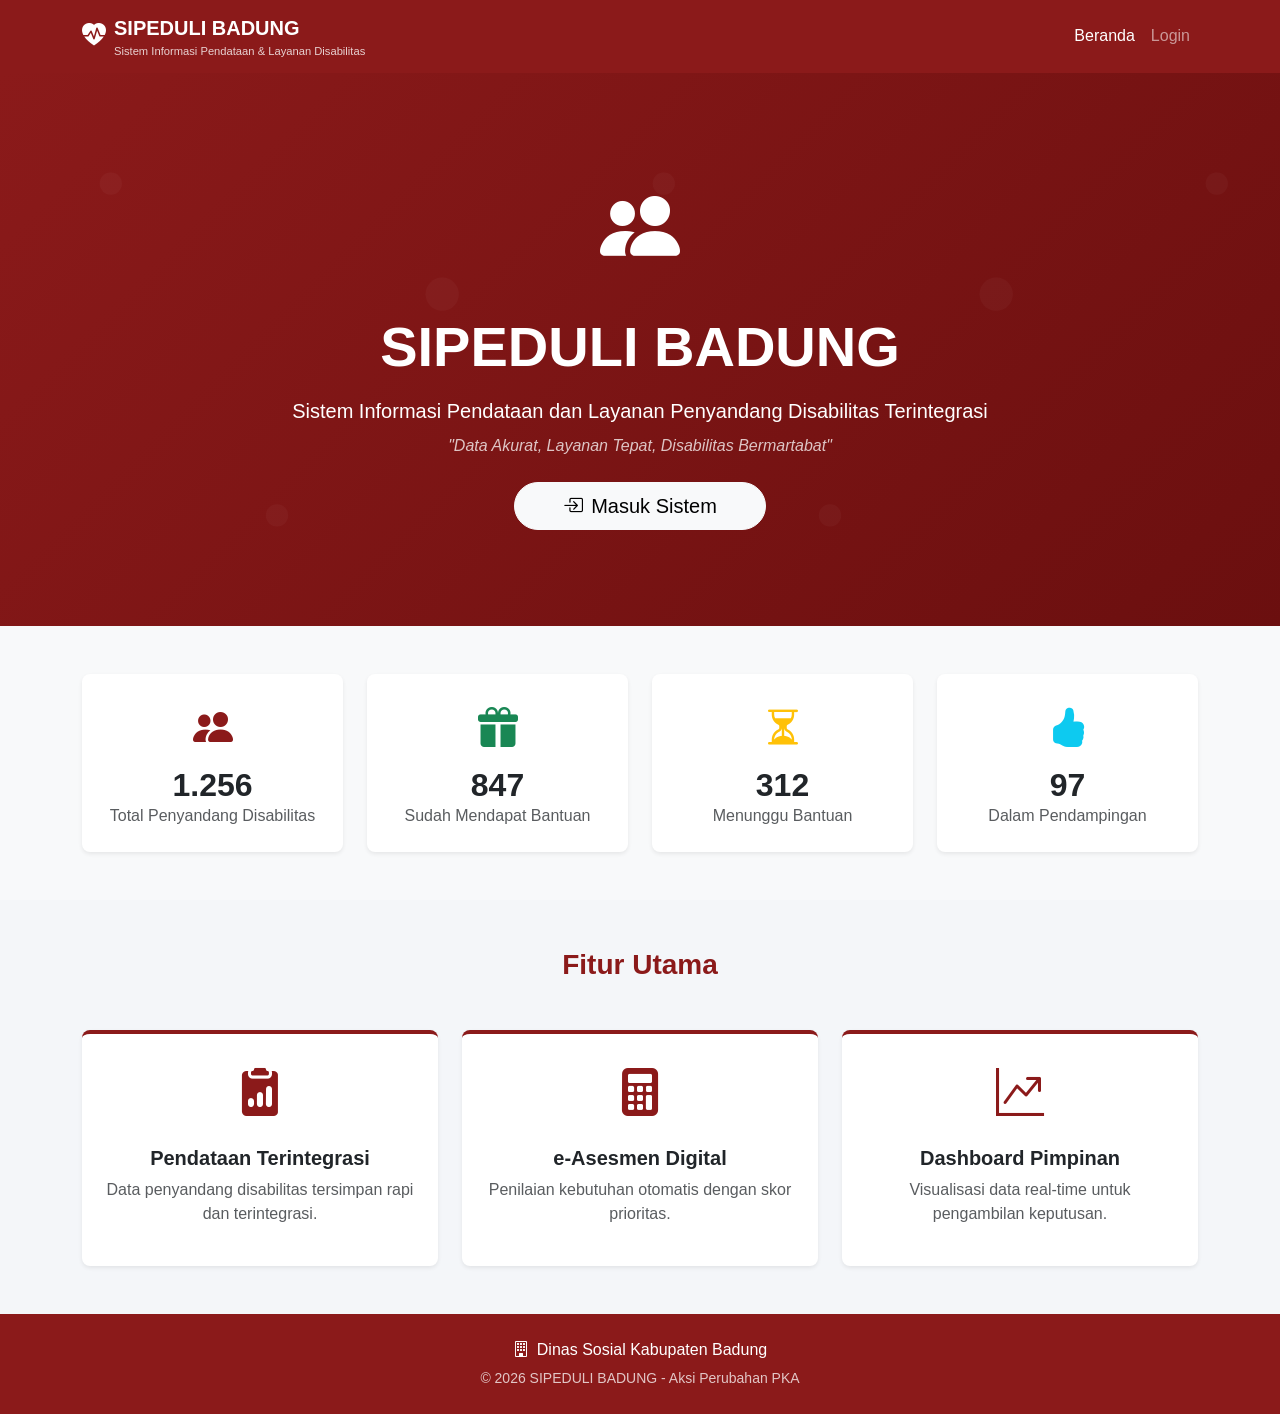
==== index.html @ 9e5897bc "Add files via upload" ====
<!DOCTYPE html>
<html lang="id">
<head>
    <meta charset="UTF-8">
    <meta name="viewport" content="width=device-width, initial-scale=1.0">
    <title>SIPEDULI BADUNG - Beranda</title>
    <link href="https://cdn.jsdelivr.net/npm/bootstrap@5.3.0/dist/css/bootstrap.min.css" rel="stylesheet">
    <link href="https://cdn.jsdelivr.net/npm/bootstrap-icons@1.10.0/font/bootstrap-icons.css" rel="stylesheet">
    <link href="assets/css/style.css" rel="stylesheet">
</head>
<body>
    <nav class="navbar navbar-expand-lg navbar-dark bg-maroon shadow-sm">
        <div class="container">
            <a class="navbar-brand d-flex align-items-center" href="index.html">
                <i class="bi bi-heart-pulse-fill me-2 fs-4"></i>
                <div>
                    <strong>SIPEDULI BADUNG</strong>
                    <small class="d-block" style="font-size:0.7rem; opacity:0.8;">Sistem Informasi Pendataan & Layanan Disabilitas</small>
                </div>
            </a>
            <button class="navbar-toggler" type="button" data-bs-toggle="collapse" data-bs-target="#navMenu">
                <span class="navbar-toggler-icon"></span>
            </button>
            <div class="collapse navbar-collapse" id="navMenu">
                <ul class="navbar-nav ms-auto">
                    <li class="nav-item"><a class="nav-link active" href="index.html">Beranda</a></li>
                    <li class="nav-item"><a class="nav-link" href="login.html">Login</a></li>
                </ul>
            </div>
        </div>
    </nav>

    <section class="hero-section text-white text-center py-5">
        <div class="container py-5">
            <div class="row justify-content-center">
                <div class="col-lg-8">
                    <div class="hero-icon mb-4">
                        <i class="bi bi-people-fill" style="font-size:5rem;"></i>
                    </div>
                    <h1 class="display-4 fw-bold mb-3">SIPEDULI BADUNG</h1>
                    <p class="lead mb-2">Sistem Informasi Pendataan dan Layanan Penyandang Disabilitas Terintegrasi</p>
                    <p class="mb-4 opacity-75"><em>"Data Akurat, Layanan Tepat, Disabilitas Bermartabat"</em></p>
                    <a href="login.html" class="btn btn-light btn-lg px-5 rounded-pill">
                        <i class="bi bi-box-arrow-in-right me-2"></i>Masuk Sistem
                    </a>
                </div>
            </div>
        </div>
    </section>

    <section class="py-5 bg-light">
        <div class="container">
            <div class="row g-4">
                <div class="col-md-3 col-6">
                    <div class="stat-card text-center p-4 rounded-3 shadow-sm">
                        <i class="bi bi-people-fill text-maroon" style="font-size:2.5rem;"></i>
                        <h2 class="fw-bold mt-2 mb-0">1.256</h2>
                        <p class="text-muted mb-0">Total Penyandang Disabilitas</p>
                    </div>
                </div>
                <div class="col-md-3 col-6">
                    <div class="stat-card text-center p-4 rounded-3 shadow-sm">
                        <i class="bi bi-gift-fill text-success" style="font-size:2.5rem;"></i>
                        <h2 class="fw-bold mt-2 mb-0">847</h2>
                        <p class="text-muted mb-0">Sudah Mendapat Bantuan</p>
                    </div>
                </div>
                <div class="col-md-3 col-6">
                    <div class="stat-card text-center p-4 rounded-3 shadow-sm">
                        <i class="bi bi-hourglass-split text-warning" style="font-size:2.5rem;"></i>
                        <h2 class="fw-bold mt-2 mb-0">312</h2>
                        <p class="text-muted mb-0">Menunggu Bantuan</p>
                    </div>
                </div>
                <div class="col-md-3 col-6">
                    <div class="stat-card text-center p-4 rounded-3 shadow-sm">
                        <i class="bi bi-hand-thumbs-up-fill text-info" style="font-size:2.5rem;"></i>
                        <h2 class="fw-bold mt-2 mb-0">97</h2>
                        <p class="text-muted mb-0">Dalam Pendampingan</p>
                    </div>
                </div>
            </div>
        </div>
    </section>

    <section class="py-5">
        <div class="container">
            <h3 class="text-center fw-bold mb-5 text-maroon">Fitur Utama</h3>
            <div class="row g-4">
                <div class="col-md-4">
                    <div class="feature-card p-4 rounded-3 text-center h-100 shadow-sm">
                        <i class="bi bi-clipboard2-data-fill text-maroon" style="font-size:3rem;"></i>
                        <h5 class="fw-bold mt-3">Pendataan Terintegrasi</h5>
                        <p class="text-muted">Data penyandang disabilitas tersimpan rapi dan terintegrasi.</p>
                    </div>
                </div>
                <div class="col-md-4">
                    <div class="feature-card p-4 rounded-3 text-center h-100 shadow-sm">
                        <i class="bi bi-calculator-fill text-maroon" style="font-size:3rem;"></i>
                        <h5 class="fw-bold mt-3">e-Asesmen Digital</h5>
                        <p class="text-muted">Penilaian kebutuhan otomatis dengan skor prioritas.</p>
                    </div>
                </div>
                <div class="col-md-4">
                    <div class="feature-card p-4 rounded-3 text-center h-100 shadow-sm">
                        <i class="bi bi-graph-up-arrow text-maroon" style="font-size:3rem;"></i>
                        <h5 class="fw-bold mt-3">Dashboard Pimpinan</h5>
                        <p class="text-muted">Visualisasi data real-time untuk pengambilan keputusan.</p>
                    </div>
                </div>
            </div>
        </div>
    </section>

    <footer class="bg-maroon text-white py-4">
        <div class="container text-center">
            <p class="mb-1"><i class="bi bi-building me-2"></i>Dinas Sosial Kabupaten Badung</p>
            <small class="opacity-75">© 2026 SIPEDULI BADUNG - Aksi Perubahan PKA</small>
        </div>
    </footer>

    <script src="https://cdn.jsdelivr.net/npm/bootstrap@5.3.0/dist/js/bootstrap.bundle.min.js"></script>
</body>
</html>
---- assets/css/style.css ----
/* === WARNA UTAMA: MERAH MARUN KAB. BADUNG === */
:root {
    --maroon: #8B1A1A;
    --maroon-dark: #6B0F0F;
    --maroon-light: rgba(139, 26, 26, 0.1);
    --gold: #D4A017;
}

.bg-maroon { background-color: var(--maroon) !important; }
.bg-maroon-light { background-color: var(--maroon-light) !important; }
.text-maroon { color: var(--maroon) !important; }
.border-maroon { border-color: var(--maroon) !important; }
.btn-maroon {
    background-color: var(--maroon);
    color: white;
    border: none;
    transition: all 0.3s;
}
.btn-maroon:hover {
    background-color: var(--maroon-dark);
    color: white;
    transform: translateY(-2px);
    box-shadow: 0 4px 12px rgba(139, 26, 26, 0.3);
}

/* === BODY === */
body {
    font-family: 'Segoe UI', Tahoma, sans-serif;
    background-color: #f4f6f9;
}

/* === HALAMAN BERANDA === */
.hero-section {
    background: linear-gradient(135deg, var(--maroon) 0%, var(--maroon-dark) 100%);
    position: relative;
    overflow: hidden;
}
.hero-section::before {
    content: '';
    position: absolute;
    top: 0; left: 0; right: 0; bottom: 0;
    background: url('data:image/svg+xml;utf8,<svg xmlns="http://www.w3.org/2000/svg" viewBox="0 0 100 100"><circle cx="20" cy="20" r="2" fill="white" opacity="0.1"/><circle cx="80" cy="40" r="3" fill="white" opacity="0.1"/><circle cx="50" cy="80" r="2" fill="white" opacity="0.1"/></svg>');
    opacity: 0.3;
}
.hero-icon {
    animation: pulse 2s infinite;
}
@keyframes pulse {
    0%, 100% { transform: scale(1); }
    50% { transform: scale(1.1); }
}

.stat-card {
    background: white;
    transition: transform 0.3s;
}
.stat-card:hover {
    transform: translateY(-5px);
}

.feature-card {
    background: white;
    transition: all 0.3s;
    border-top: 4px solid var(--maroon);
}
.feature-card:hover {
    transform: translateY(-5px);
    box-shadow: 0 10px 30px rgba(0,0,0,0.1) !important;
}

/* === LOGIN PAGE === */
.bg-login {
    background: linear-gradient(135deg, var(--maroon) 0%, var(--maroon-dark) 100%);
    min-height: 100vh;
    display: flex;
    align-items: center;
    justify-content: center;
}
.container-login {
    width: 100%;
    max-width: 450px;
    padding: 20px;
}
.login-card {
    background: white;
    padding: 40px;
    border-radius: 15px;
}
.login-icon {
    width: 80px;
    height: 80px;
    background: var(--maroon-light);
    border-radius: 50%;
    display: inline-flex;
    align-items: center;
    justify-content: center;
    margin-bottom: 15px;
}
.login-icon i {
    font-size: 2.5rem;
    color: var(--maroon);
}

/* === SIDEBAR === */
.sidebar {
    position: fixed;
    top: 0;
    left: 0;
    width: 260px;
    height: 100vh;
    background: linear-gradient(180deg, var(--maroon) 0%, var(--maroon-dark) 100%);
    z-index: 1000;
    overflow-y: auto;
    transition: transform 0.3s;
}
.sidebar-header {
    border-bottom: 1px solid rgba(255,255,255,0.1);
}
.sidebar-nav {
    padding: 15px 0;
}
.nav-link-sidebar {
    display: flex;
    align-items: center;
    padding: 12px 20px;
    color: rgba(255,255,255,0.8);
    text-decoration: none;
    transition: all 0.3s;
    border-left: 4px solid transparent;
}
.nav-link-sidebar i {
    width: 24px;
    margin-right: 10px;
    font-size: 1.1rem;
}
.nav-link-sidebar:hover {
    background: rgba(255,255,255,0.1);
    color: white;
    border-left-color: var(--gold);
}
.nav-link-sidebar.active {
    background: rgba(255,255,255,0.15);
    color: white;
    border-left-color: var(--gold);
    font-weight: 600;
}

/* === MAIN CONTENT === */
.main-content {
    margin-left: 260px;
    min-height: 100vh;
}
.top-navbar {
    background: white;
    display: flex;
    justify-content: space-between;
    align-items: center;
    min-height: 60px;
    position: sticky;
    top: 0;
    z-index: 100;
}
.content-area {
    padding: 20px;
}

/* === DASHBOARD CARDS === */
.stat-card-dash {
    transition: all 0.3s;
    border-left: 4px solid var(--maroon);
}
.stat-card-dash:hover {
    transform: translateY(-3px);
    box-shadow: 0 8px 20px rgba(0,0,0,0.1) !important;
}
.stat-icon {
    width: 55px;
    height: 55px;
    border-radius: 12px;
    display: flex;
    align-items: center;
    justify-content: center;
    font-size: 1.5rem;
}

/* === RESPONSIVE === */
@media (max-width: 991px) {
    .sidebar {
        transform: translateX(-100%);
    }
    .sidebar.show {
        transform: translateX(0);
    }
    .main-content {
        margin-left: 0;
    }
}

/* === PRINT === */
@media print {
    .sidebar, .top-navbar, .btn, .no-print { display: none !important; }
    .main-content { margin-left: 0; }
}

/* === SCROLLBAR === */
::-webkit-scrollbar { width: 8px; }
::-webkit-scrollbar-track { background: #f1f1f1; }
::-webkit-scrollbar-thumb { background: var(--maroon); border-radius: 4px; }
::-webkit-scrollbar-thumb:hover { background: var(--maroon-dark); }
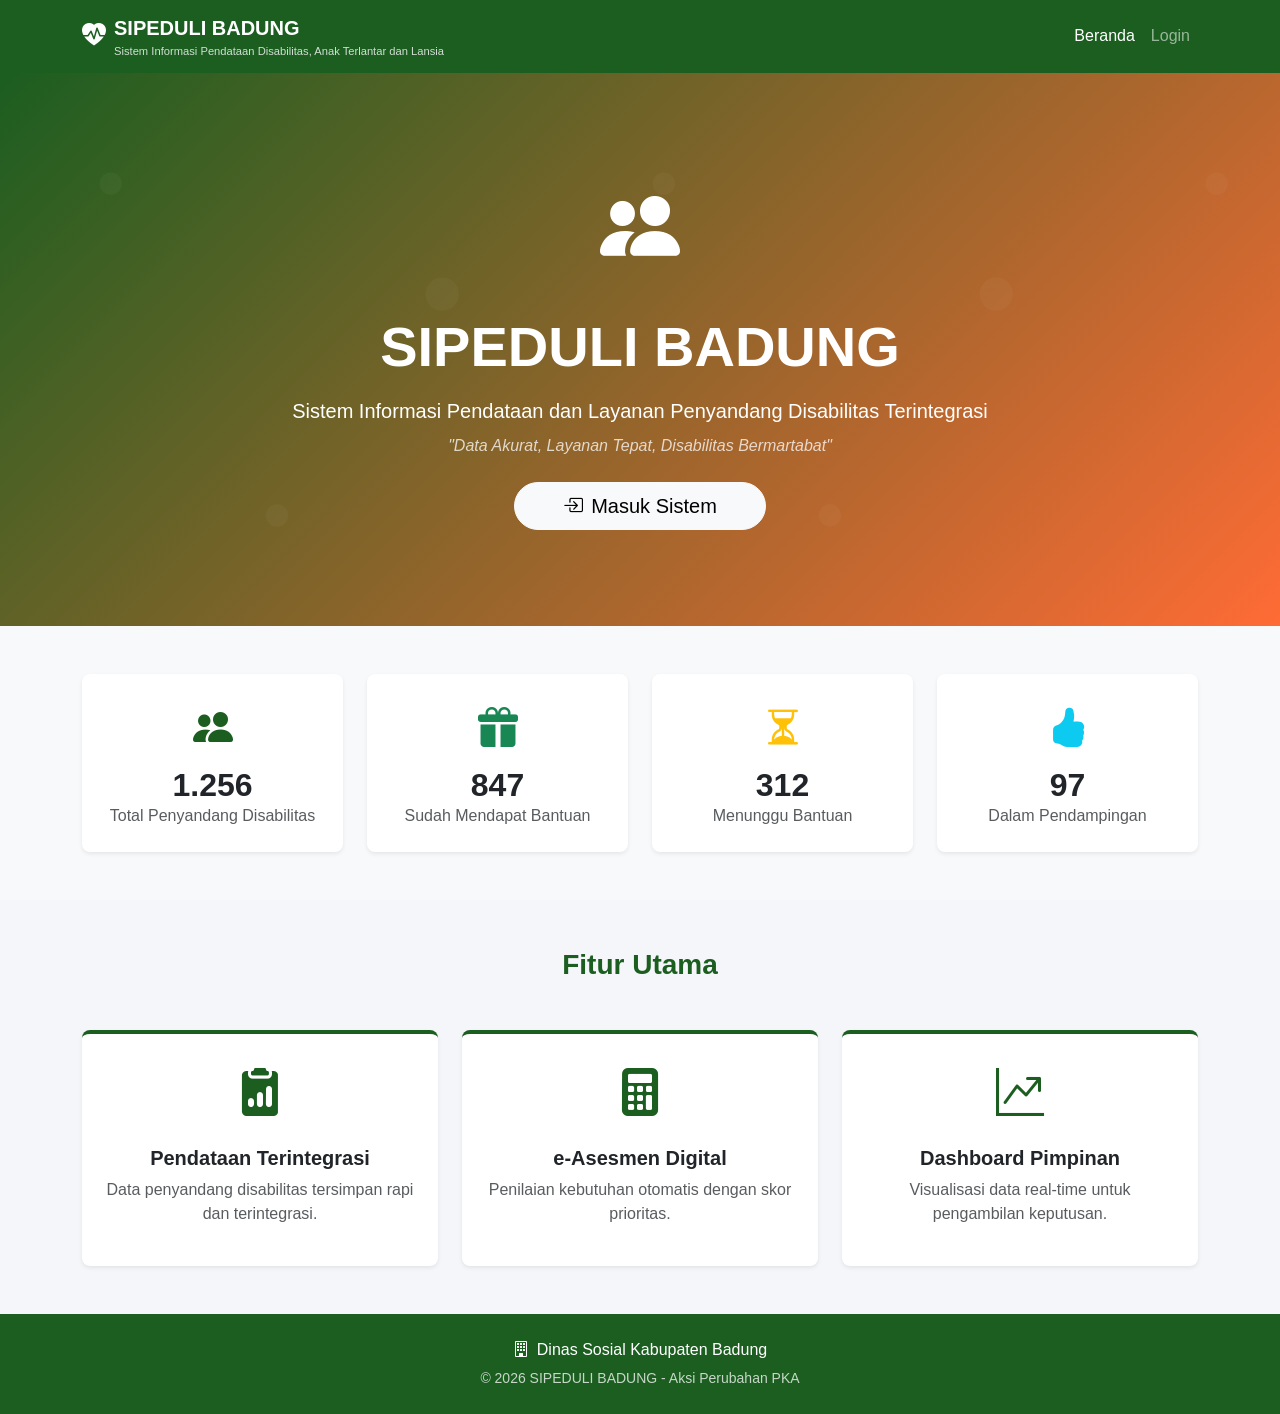
==== commit 6eb665d2: "index.html" ====
--- a/index.html
+++ b/index.html
@@ -15,7 +15,7 @@
                 <i class="bi bi-heart-pulse-fill me-2 fs-4"></i>
                 <div>
                     <strong>SIPEDULI BADUNG</strong>
-                    <small class="d-block" style="font-size:0.7rem; opacity:0.8;">Sistem Informasi Pendataan & Layanan Disabilitas</small>
+                    <small class="d-block" style="font-size:0.7rem; opacity:0.8;">Sistem Informasi Pendataan Disabilitas, Anak Terlantar dan Lansia</small>
                 </div>
             </a>
             <button class="navbar-toggler" type="button" data-bs-toggle="collapse" data-bs-target="#navMenu">
@@ -121,4 +121,4 @@
 
     <script src="https://cdn.jsdelivr.net/npm/bootstrap@5.3.0/dist/js/bootstrap.bundle.min.js"></script>
 </body>
-</html>+</html>
--- a/assets/css/style.css
+++ b/assets/css/style.css
@@ -1,26 +1,37 @@
-/* === WARNA UTAMA: MERAH MARUN KAB. BADUNG === */
+/* === WARNA UTAMA: ORANYE & HIJAU SESUAI LOGO === */
 :root {
-    --maroon: #8B1A1A;
-    --maroon-dark: #6B0F0F;
-    --maroon-light: rgba(139, 26, 26, 0.1);
+    --orange: #FF6B35;
+    --orange-dark: #E55A2B;
+    --orange-light: rgba(255, 107, 53, 0.1);
+    --green: #1B5E20;
+    --green-dark: #0D3310;
+    --green-light: rgba(27, 94, 32, 0.1);
     --gold: #D4A017;
 }
 
-.bg-maroon { background-color: var(--maroon) !important; }
-.bg-maroon-light { background-color: var(--maroon-light) !important; }
-.text-maroon { color: var(--maroon) !important; }
-.border-maroon { border-color: var(--maroon) !important; }
-.btn-maroon {
-    background-color: var(--maroon);
+.bg-orange { background-color: var(--orange) !important; }
+.bg-orange-light { background-color: var(--orange-light) !important; }
+.text-orange { color: var(--orange) !important; }
+.border-orange { border-color: var(--orange) !important; }
+
+.bg-green { background-color: var(--green) !important; }
+.bg-green-light { background-color: var(--green-light) !important; }
+.text-green { color: var(--green) !important; }
+.border-green { border-color: var(--green) !important; }
+
+.btn-login {
+    background: linear-gradient(135deg, var(--green) 0%, var(--orange) 100%);
     color: white;
     border: none;
-    transition: all 0.3s;
-}
-.btn-maroon:hover {
-    background-color: var(--maroon-dark);
+    font-weight: 600;
+    transition: all 0.3s;
+}
+
+.btn-login:hover {
+    background: linear-gradient(135deg, var(--orange) 0%, var(--green) 100%);
     color: white;
     transform: translateY(-2px);
-    box-shadow: 0 4px 12px rgba(139, 26, 26, 0.3);
+    box-shadow: 0 4px 12px rgba(27, 94, 32, 0.4);
 }
 
 /* === BODY === */
@@ -31,10 +42,11 @@
 
 /* === HALAMAN BERANDA === */
 .hero-section {
-    background: linear-gradient(135deg, var(--maroon) 0%, var(--maroon-dark) 100%);
+    background: linear-gradient(135deg, var(--green) 0%, var(--orange) 100%);
     position: relative;
     overflow: hidden;
 }
+
 .hero-section::before {
     content: '';
     position: absolute;
@@ -42,9 +54,11 @@
     background: url('data:image/svg+xml;utf8,<svg xmlns="http://www.w3.org/2000/svg" viewBox="0 0 100 100"><circle cx="20" cy="20" r="2" fill="white" opacity="0.1"/><circle cx="80" cy="40" r="3" fill="white" opacity="0.1"/><circle cx="50" cy="80" r="2" fill="white" opacity="0.1"/></svg>');
     opacity: 0.3;
 }
+
 .hero-icon {
     animation: pulse 2s infinite;
 }
+
 @keyframes pulse {
     0%, 100% { transform: scale(1); }
     50% { transform: scale(1.1); }
@@ -54,6 +68,7 @@
     background: white;
     transition: transform 0.3s;
 }
+
 .stat-card:hover {
     transform: translateY(-5px);
 }
@@ -61,8 +76,9 @@
 .feature-card {
     background: white;
     transition: all 0.3s;
-    border-top: 4px solid var(--maroon);
-}
+    border-top: 4px solid var(--green);
+}
+
 .feature-card:hover {
     transform: translateY(-5px);
     box-shadow: 0 10px 30px rgba(0,0,0,0.1) !important;
@@ -70,35 +86,40 @@
 
 /* === LOGIN PAGE === */
 .bg-login {
-    background: linear-gradient(135deg, var(--maroon) 0%, var(--maroon-dark) 100%);
+    background: linear-gradient(135deg, var(--green) 0%, var(--orange) 100%);
     min-height: 100vh;
     display: flex;
     align-items: center;
     justify-content: center;
 }
+
 .container-login {
     width: 100%;
     max-width: 450px;
     padding: 20px;
 }
+
 .login-card {
     background: white;
     padding: 40px;
     border-radius: 15px;
-}
+    box-shadow: 0 10px 40px rgba(0,0,0,0.2);
+}
+
 .login-icon {
-    width: 80px;
-    height: 80px;
-    background: var(--maroon-light);
+    width: 100px;
+    height: 100px;
+    background: linear-gradient(135deg, var(--orange-light) 0%, var(--green-light) 100%);
     border-radius: 50%;
     display: inline-flex;
     align-items: center;
     justify-content: center;
     margin-bottom: 15px;
 }
+
 .login-icon i {
     font-size: 2.5rem;
-    color: var(--maroon);
+    color: var(--green);
 }
 
 /* === SIDEBAR === */
@@ -108,17 +129,20 @@
     left: 0;
     width: 260px;
     height: 100vh;
-    background: linear-gradient(180deg, var(--maroon) 0%, var(--maroon-dark) 100%);
+    background: linear-gradient(180deg, var(--green) 0%, var(--green-dark) 100%);
     z-index: 1000;
     overflow-y: auto;
     transition: transform 0.3s;
 }
+
 .sidebar-header {
     border-bottom: 1px solid rgba(255,255,255,0.1);
 }
+
 .sidebar-nav {
     padding: 15px 0;
 }
+
 .nav-link-sidebar {
     display: flex;
     align-items: center;
@@ -128,20 +152,23 @@
     transition: all 0.3s;
     border-left: 4px solid transparent;
 }
+
 .nav-link-sidebar i {
     width: 24px;
     margin-right: 10px;
     font-size: 1.1rem;
 }
+
 .nav-link-sidebar:hover {
     background: rgba(255,255,255,0.1);
     color: white;
-    border-left-color: var(--gold);
-}
+    border-left-color: var(--orange);
+}
+
 .nav-link-sidebar.active {
     background: rgba(255,255,255,0.15);
     color: white;
-    border-left-color: var(--gold);
+    border-left-color: var(--orange);
     font-weight: 600;
 }
 
@@ -150,6 +177,7 @@
     margin-left: 260px;
     min-height: 100vh;
 }
+
 .top-navbar {
     background: white;
     display: flex;
@@ -160,6 +188,7 @@
     top: 0;
     z-index: 100;
 }
+
 .content-area {
     padding: 20px;
 }
@@ -167,12 +196,14 @@
 /* === DASHBOARD CARDS === */
 .stat-card-dash {
     transition: all 0.3s;
-    border-left: 4px solid var(--maroon);
-}
+    border-left: 4px solid var(--green);
+}
+
 .stat-card-dash:hover {
     transform: translateY(-3px);
     box-shadow: 0 8px 20px rgba(0,0,0,0.1) !important;
 }
+
 .stat-icon {
     width: 55px;
     height: 55px;
@@ -181,6 +212,16 @@
     align-items: center;
     justify-content: center;
     font-size: 1.5rem;
+}
+
+.stat-icon.orange {
+    background: var(--orange-light);
+    color: var(--orange);
+}
+
+.stat-icon.green {
+    background: var(--green-light);
+    color: var(--green);
 }
 
 /* === RESPONSIVE === */
@@ -205,5 +246,11 @@
 /* === SCROLLBAR === */
 ::-webkit-scrollbar { width: 8px; }
 ::-webkit-scrollbar-track { background: #f1f1f1; }
-::-webkit-scrollbar-thumb { background: var(--maroon); border-radius: 4px; }
-::-webkit-scrollbar-thumb:hover { background: var(--maroon-dark); }+::-webkit-scrollbar-thumb { background: var(--green); border-radius: 4px; }
+::-webkit-scrollbar-thumb:hover { background: var(--orange); }
+
+/* === TEXT MAROON (tetap untuk kompatibilitas) === */
+.text-maroon { color: var(--green) !important; }
+.border-maroon { border-color: var(--green) !important; }
+.bg-maroon { background-color: var(--green) !important; }
+.bg-maroon-light { background-color: var(--green-light) !important; }
